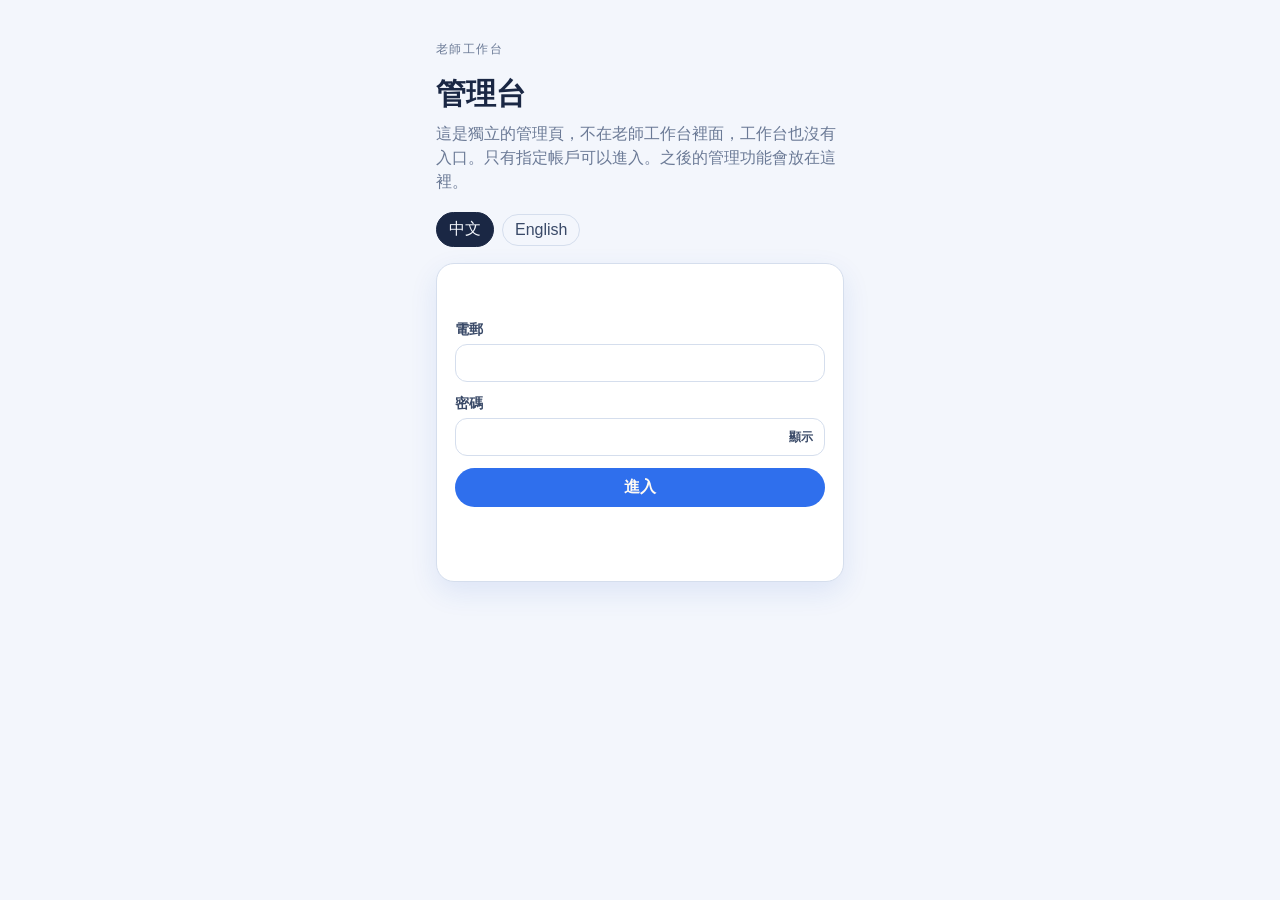
==== web/admin.html @ 2d10f5df "Initial public Teacher Desk／教師枱 (school-agnostic fork) Debranded from school-specific copy: TD_* API" ====
<!DOCTYPE html>
<html lang="zh-Hant">
  <head>
    <meta charset="UTF-8" />
    <meta name="viewport" content="width=device-width, initial-scale=1" />
    <meta name="robots" content="noindex" />
    <meta name="theme-color" content="#6a4d96" />
    <title>管理台</title>
    <link rel="icon" href="./assets/favicon.svg" />
    <link rel="stylesheet" href="./css/styles.css" />
    <script src="./js/config.js"></script>
  </head>
  <body>
    <div class="panel admin-gate">
      <p class="page-kicker">老師工作台</p>
      <h1 class="page-title" id="title">管理台</h1>
      <p class="page-sub" id="sub"></p>
      <div class="split">
        <button type="button" class="tab active" data-lang="zh">中文</button>
        <button type="button" class="tab" data-lang="en">English</button>
      </div>
      <form id="gate" class="card">
        <p class="tiny" id="status"></p>
        <label><span data-label="email"></span><input name="email" type="email" autocomplete="username" required></label>
        <label>
          <span data-label="password"></span>
          <span class="peek">
            <input name="password" type="password" autocomplete="current-password" required minlength="6">
            <button type="button" class="peek-btn" id="peek">顯示</button>
          </span>
        </label>
        <button class="btn btn-primary" id="enter" type="submit">進入</button>
        <div id="google-btn"></div>
      </form>
    </div>
    <script>
      if (location.protocol === 'file:') {
        location.replace('http://127.0.0.1:5174/admin');
      }
      const copy = {
        zh: {
          title: '管理台',
          sub: '這是獨立的管理頁，不在老師工作台裡面，工作台也沒有入口。只有指定帳戶可以進入。之後的管理功能會放在這裡。',
          email: '電郵',
          password: '密碼',
          enter: '進入',
          show: '顯示',
          hide: '隱藏',
          checking: '正在確認身份…',
          denied: '這個帳戶不能進入管理台。',
          bad: '電郵或密碼不正確。',
          down: '伺服器未回應。請稍候再試。',
          profile: '請先在老師工作台完成這個 Google 帳戶的設定。',
        },
        en: {
          title: 'Private desk',
          sub: 'This desk is separate from the teacher workbench, and the workbench has no link to it. Only the appointed account can enter. Later admin tools will live here.',
          email: 'Email',
          password: 'Password',
          enter: 'Enter',
          show: 'Show',
          hide: 'Hide',
          checking: 'Checking this account…',
          denied: 'This account cannot open the desk.',
          bad: 'The email or password is not right.',
          down: 'The server did not answer. Wait a moment and try again.',
          profile: 'Finish this Google account on the teacher workbench first.',
        },
      };
      let locale = 'zh';
      const say = (key) => copy[locale][key];
      function apiUrl(path) {
        const base = String(window.TD_API || window.MKPC_API || '').replace(/\/$/, '');
        if (!base || /^https?:/i.test(path)) return path;
        return base + (path.startsWith('/') ? path : '/' + path);
      }
      function lsGet(nk, ok) {
        try {
          let v = localStorage.getItem(nk);
          if (v != null) return v;
          v = localStorage.getItem(ok);
          if (v != null) { try { localStorage.setItem(nk, v); } catch {} return v; }
        } catch {}
        return null;
      }
      function readAuth() {
        try { return JSON.parse(lsGet('td-auth', 'mkpc-auth') || 'null'); } catch { return null; }
      }
      function capsules() {
        try { return JSON.parse(lsGet('td-capsules', 'mkpc-capsules') || '{}'); } catch { return {}; }
      }
      function remember(res) {
        const email = res && res.user && res.user.email;
        const capsule = res && res.capsule;
        if (!email || !capsule) return;
        const db = capsules();
        db[String(email).trim().toLowerCase()] = String(capsule);
        localStorage.setItem('td-capsules', JSON.stringify(db));
      }
      function paint() {
        document.documentElement.lang = locale === 'en' ? 'en' : 'zh-Hant';
        document.getElementById('title').textContent = say('title');
        document.getElementById('sub').textContent = say('sub');
        document.querySelector('[data-label="email"]').textContent = say('email');
        document.querySelector('[data-label="password"]').textContent = say('password');
        document.getElementById('enter').textContent = say('enter');
        const input = document.querySelector('[name="password"]');
        document.getElementById('peek').textContent = say(input.type === 'password' ? 'show' : 'hide');
        document.querySelectorAll('[data-lang]').forEach((btn) => {
          btn.classList.toggle('active', btn.dataset.lang === locale);
        });
      }
      function note(key) {
        document.getElementById('status').textContent = key ? say(key) : '';
      }
      async function openDesk(token, session) {
        note('checking');
        let res;
        try {
          res = await fetch(apiUrl('/api/admin/app'), { headers: { Authorization: 'Bearer ' + token } });
        } catch {
          note('down');
          return;
        }
        if (res.status === 403) { note('denied'); return; }
        if (res.status === 401) { note(''); return; }
        if (!res.ok) { note('down'); return; }
        if (session) {
          remember(session);
          localStorage.setItem('td-auth', JSON.stringify({ token: session.token, user: session.user }));
        }
        const html = await res.text();
        document.open();
        document.write(html);
        document.close();
      }
      document.getElementById('peek').addEventListener('click', () => {
        const input = document.querySelector('[name="password"]');
        input.type = input.type === 'password' ? 'text' : 'password';
        paint();
      });
      document.body.addEventListener('click', (event) => {
        const lang = event.target.closest('[data-lang]');
        if (!lang) return;
        locale = lang.dataset.lang;
        paint();
      });
      document.getElementById('gate').addEventListener('submit', async (event) => {
        event.preventDefault();
        const form = event.target;
        const email = form.email.value.trim().toLowerCase();
        note('checking');
        let res;
        try {
          res = await fetch(apiUrl('/api/login'), {
            method: 'POST',
            headers: { 'Content-Type': 'application/json' },
            body: JSON.stringify({ email, password: form.password.value, capsule: capsules()[email] || '' }),
          });
        } catch {
          note('down');
          return;
        }
        const data = await res.json().catch(() => ({}));
        if (!res.ok || !data.token) { note('bad'); return; }
        openDesk(data.token, data);
      });
      function mountGoogle(clientId) {
        const el = document.getElementById('google-btn');
        if (!clientId || !window.google?.accounts?.id) return;
        window.google.accounts.id.initialize({
          client_id: clientId,
          auto_select: false,
          callback: async (resp) => {
            if (!resp || !resp.credential) return;
            note('checking');
            let res;
            try {
              res = await fetch(apiUrl('/api/google'), {
                method: 'POST',
                headers: { 'Content-Type': 'application/json' },
                body: JSON.stringify({ credential: resp.credential, capsules: capsules() }),
              });
            } catch {
              note('down');
              return;
            }
            const data = await res.json().catch(() => ({}));
            if (data.needsProfile) { note('profile'); return; }
            if (!res.ok || !data.token) { note('bad'); return; }
            openDesk(data.token, data);
          },
        });
        el.innerHTML = '';
        window.google.accounts.id.renderButton(el, {
          type: 'standard', theme: 'outline', size: 'large', text: 'continue_with', shape: 'pill', width: 320,
        });
      }
      paint();
      const existing = readAuth();
      if (existing && existing.token) openDesk(existing.token);
      fetch(apiUrl('/api/auth-config')).then((res) => res.json()).then((cfg) => {
        const id = String((cfg && cfg.googleClientId) || '').trim();
        if (!id) return;
        const script = document.createElement('script');
        script.src = 'https://accounts.google.com/gsi/client';
        script.async = true;
        script.onload = () => mountGoogle(id);
        document.head.appendChild(script);
      }).catch(() => {});
    </script>
  </body>
</html>
---- web/css/styles.css ----
:root {
  --paper: #f3f6fc;
  --paper-2: #e4ebf7;
  --card: #ffffff;
  --ink: #1a2744;
  --ink-soft: #3a4a68;
  --muted: #6b7a96;
  --line: #d5deed;
  --cinnabar: #2f6fed;
  --cinnabar-deep: #1e4fc4;
  --cinnabar-soft: #e8effc;
  --jade: #2f9e6b;
  --jade-soft: #d8f3e6;
  --gold: #c9a227;
  --gold-soft: #f7edc8;
  --navy: #5b4a9a;
  --sidebar: #ffffff;
  --sidebar-text: #1a2744;
  --down: #c62828;
  --shadow: 0 10px 28px rgba(30, 79, 196, 0.10);
  --radius: 18px;
  --font: "Noto Sans TC", "Microsoft JhengHei", "PingFang TC", sans-serif;
  --serif: "Noto Serif TC", "PMingLiU", serif;
  --safe-b: env(safe-area-inset-bottom);
  --accent: #7c5cbf;
  --accent-soft: #efe8fa;
}

[data-theme="dark"] {
  --paper: #0f1420;
  --paper-2: #171e2e;
  --card: #1a2233;
  --ink: #eaf0ff;
  --ink-soft: #c5d0e8;
  --muted: #8fa0bf;
  --line: #2a354d;
  --cinnabar: #6b93f5;
  --cinnabar-deep: #4d78e8;
  --cinnabar-soft: #1c2a4a;
  --jade: #6fbf93;
  --jade-soft: #1e3a2d;
  --gold: #e0b45a;
  --gold-soft: #3d3218;
  --navy: #b9a6e8;
  --sidebar: #121826;
  --sidebar-text: #eaf0ff;
  --down: #ef6b6b;
  --shadow: 0 10px 30px rgba(0, 0, 0, 0.35);
  --accent: #a78bfa;
  --accent-soft: #2a2240;
}

* { box-sizing: border-box; }
html { -webkit-text-size-adjust: 100%; }
html, body { margin: 0; min-height: 100%; }
button, a, .tab, .day, .seat-cell, .seat-chip { touch-action: manipulation; }
body {
  font-family: var(--font);
  background: var(--paper);
  color: var(--ink);
  line-height: 1.5;
}
button, input, select, textarea { font-family: inherit; font-size: 1rem; }
a { color: inherit; text-decoration: none; }
button { cursor: pointer; }

.grain {
  pointer-events: none;
  position: fixed;
  inset: 0;
  z-index: 0;
  opacity: 0.045;
  background-image: url("data:image/svg+xml;utf8,<svg xmlns='http://www.w3.org/2000/svg' width='140' height='140'><filter id='n'><feTurbulence type='fractalNoise' baseFrequency='.85' numOctaves='2' stitchTiles='stitch'/></filter><rect width='100%' height='100%' filter='url(%23n)' opacity='.55'/></svg>");
}

#app { position: relative; z-index: 1; min-height: 100vh; display: grid; grid-template-columns: 260px 1fr; }
#app.auth-only { display: block; grid-template-columns: 1fr; }
#app:has(.login-wrap) { display: block; grid-template-columns: 1fr; }
.sidebar {
  background: var(--sidebar);
  color: var(--sidebar-text);
  padding: 22px 16px 12px;
  display: flex;
  flex-direction: column;
  height: 100vh;
  height: 100dvh;
  max-height: 100vh;
  max-height: 100dvh;
  position: sticky;
  top: 0;
  align-self: start;
  overflow: hidden;
  border-right: 1px solid var(--line);
}
.brand { display: flex; gap: 12px; align-items: center; padding: 4px 8px 22px; }
.brand-logo {
  width: 54px; height: 54px; object-fit: contain;
  background: #fff; border-radius: 14px;
  border: 1px solid var(--line);
  flex: none;
}
.seal {
  width: 46px; height: 46px; border-radius: 12px;
  background: var(--cinnabar);
  color: #fff;
  display: grid; place-items: center;
  font-family: var(--serif);
  font-weight: 700;
  font-size: 22px;
}
.brand h1 { margin: 0; font-size: 0.92rem; font-family: var(--font); letter-spacing: 0.01em; line-height: 1.25; font-weight: 700; }
.brand p { margin: 2px 0 0; font-size: 0.72rem; opacity: 0.7; }
.nav {
  display: flex;
  flex-direction: column;
  gap: 4px;
  flex: 1 1 auto;
  min-height: 0;
  overflow-y: auto;
}
.nav a, .nav button.nav-link {
  display: flex; align-items: center; gap: 10px;
  padding: 10px 12px; border-radius: 12px;
  color: var(--ink-soft);
  background: transparent; border: 0; text-align: left; width: 100%;
}
.nav a:hover, .nav button.nav-link:hover { background: var(--cinnabar-soft); color: var(--cinnabar-deep); }
.nav a.active {
  background: var(--cinnabar);
  color: #fff;
  box-shadow: none;
}
.nav svg { width: 18px; height: 18px; flex: none; }
.sidebar-foot {
  flex: none;
  margin-top: auto;
  padding: 12px 8px calc(8px + var(--safe-b));
  font-size: 0.75rem;
  opacity: 0.9;
  background: var(--sidebar);
}
.sidebar-copy, .app-copy, .login-copy {
  margin: 10px 0 0;
  font-size: 0.68rem;
  line-height: 1.45;
  opacity: 0.9;
  color: inherit;
  font-weight: 500;
}
.app-copy { display: none; color: var(--muted); }
.login-copy { display: block; text-align: center; margin-top: 16px; color: var(--muted); }

.main { min-width: 0; padding: 22px 28px 80px; }
.topbar {
  display: flex; gap: 12px; align-items: center; justify-content: space-between;
  margin-bottom: 22px; flex-wrap: wrap;
}
.search-btn, .icon-btn {
  background: var(--card);
  border: 1px solid var(--line);
  border-radius: 999px;
  padding: 8px 14px;
  color: var(--ink-soft);
  display: inline-flex; align-items: center; gap: 8px;
  box-shadow: var(--shadow);
}
.search-btn {
  width: 268px;
  min-width: 268px;
  max-width: 268px;
  justify-content: flex-start;
  white-space: nowrap;
  overflow: hidden;
}
.icon-btn { width: 40px; height: 40px; justify-content: center; padding: 0; }
.top-actions { display: flex; gap: 8px; align-items: center; }
.page-kicker { font-size: 0.78rem; color: var(--muted); letter-spacing: 0.12em; text-transform: uppercase; }
.page-title { font-family: var(--serif); font-size: 1.85rem; margin: 2px 0 6px; }
.page-sub { color: var(--muted); margin: 0 0 18px; }

.grid { display: grid; gap: 16px; }
.grid > * { min-width: 0; }
.grid-2 { grid-template-columns: 1.2fr .8fr; }
.grid-3 { grid-template-columns: repeat(3, 1fr); }
.grid-4 { grid-template-columns: repeat(4, 1fr); }
.card {
  background: var(--card);
  border: 1px solid var(--line);
  border-radius: var(--radius);
  padding: 18px;
  box-shadow: var(--shadow);
}
.card h3 { margin: 0 0 12px; font-size: 1.02rem; font-family: var(--serif); }
.stat {
  padding: 16px;
  border-radius: 16px;
  background: linear-gradient(180deg, var(--card), color-mix(in srgb, var(--paper-2) 55%, var(--card)));
  border: 1px solid var(--line);
}
.stat b { display: block; font-size: 1.4rem; font-family: var(--serif); }
.stat span { color: var(--muted); font-size: 0.85rem; }

.btn {
  display: inline-flex; align-items: center; justify-content: center; gap: 8px;
  border-radius: 999px; border: 1px solid transparent;
  padding: 8px 14px; font-weight: 600;
}
.btn-primary { background: var(--cinnabar); color: #fffaf3; }
.btn-primary:hover { background: var(--cinnabar-deep); }
.btn-ghost { background: transparent; border-color: var(--line); color: var(--ink); }
.btn-jade { background: var(--jade); color: #fff; }
.btn-gold { background: var(--gold-soft); color: #6b4a12; border-color: transparent; }
.btn-sm { padding: 5px 10px; font-size: 0.85rem; }
.btn-danger { background: var(--cinnabar-soft); color: var(--cinnabar-deep); }
.btn svg { width: 16px; height: 16px; flex: none; }
.btn:disabled, .btn[disabled] { opacity: 0.5; cursor: not-allowed; pointer-events: none; }

.chip {
  display: inline-flex; align-items: center; gap: 6px;
  padding: 3px 9px; border-radius: 999px; font-size: 0.78rem; font-weight: 600;
}
.chip-overdue { background: var(--cinnabar); color: #fff; }
.chip-today { background: var(--gold); color: #1c1814; }
.chip-soon { background: var(--gold-soft); color: #6b4a12; }
.chip-later { background: var(--jade-soft); color: var(--jade); }
.chip-miss { background: var(--cinnabar-soft); color: var(--cinnabar-deep); }
.chip-ok { background: var(--jade-soft); color: var(--jade); }
.chip-late { background: var(--gold-soft); color: #6b4a12; }
.chip-pending { background: var(--paper-2); color: var(--muted); }
.chip-ink { background: var(--ink); color: var(--paper); }

.list { display: flex; flex-direction: column; gap: 8px; }
.row {
  display: flex; align-items: center; justify-content: space-between; gap: 12px;
  padding: 10px 12px; border-radius: 12px; background: color-mix(in srgb, var(--paper) 70%, var(--card));
  border: 1px solid transparent;
}
.row:hover { border-color: var(--line); }
.row a { font-weight: 600; }
.muted { color: var(--muted); }
.tiny { font-size: 0.8rem; color: var(--muted); }

.quick { display: grid; grid-template-columns: repeat(5, 1fr); gap: 10px; margin: 16px 0 22px; }
.quick a {
  background: var(--card); border: 1px solid var(--line); border-radius: 16px;
  padding: 14px 12px; text-align: center; font-weight: 600; box-shadow: var(--shadow);
}
.quick a:hover { border-color: var(--cinnabar); color: var(--cinnabar); }

.bar { height: 8px; background: var(--paper-2); border-radius: 99px; overflow: hidden; }
.bar > i { display: block; height: 100%; background: var(--cinnabar); border-radius: 99px; }
.bar.jade > i { background: var(--jade); }

.tabs { display: flex; gap: 6px; flex-wrap: wrap; margin-bottom: 14px; }
.tab {
  border: 1px solid var(--line); background: transparent; color: var(--ink-soft);
  border-radius: 999px; padding: 6px 12px;
}
.tab.active { background: var(--ink); color: var(--paper); border-color: var(--ink); }

.form { display: grid; gap: 10px; }
label { display: grid; gap: 4px; font-size: 0.85rem; color: var(--ink-soft); font-weight: 600; }
input, select, textarea {
  background: var(--card); color: var(--ink);
  border: 1px solid var(--line); border-radius: 12px; padding: 9px 11px;
}
.peek { position: relative; display: block; min-width: 0; }
.peek input { width: 100%; padding-right: 58px; }
.peek-btn {
  position: absolute; right: 6px; top: 50%; transform: translateY(-50%);
  border: 0; background: transparent; color: var(--ink-soft);
  font-size: 0.78rem; font-weight: 700; padding: 4px 6px; min-height: 32px;
}
textarea { min-height: 80px; resize: vertical; }
.form-row { display: grid; grid-template-columns: minmax(0, 1fr) minmax(0, 1fr); gap: 10px; }
.form-row > *, .seat-tools > * { min-width: 0; }
.form-row input, .form-row select, .seat-tools input, .seat-tools select { width: 100%; min-width: 0; }
.form-actions { display: flex; gap: 8px; justify-content: flex-end; }

/* Calendar */
.cal-toolbar { display: flex; justify-content: space-between; gap: 12px; align-items: center; flex-wrap: wrap; margin-bottom: 14px; }
.cal-month { font-family: var(--serif); font-size: 1.35rem; }
.cal-grid {
  display: grid;
  grid-template-columns: repeat(7, 1fr);
  gap: 8px;
}
.cal-head { text-align: center; font-size: 0.78rem; color: var(--muted); padding: 4px 0 8px; font-weight: 700; }
.day {
  min-height: 118px;
  background: var(--card);
  border: 1px solid var(--line);
  border-radius: 14px;
  padding: 8px 8px 32px;
  text-align: left;
  color: inherit;
  display: flex; flex-direction: column; gap: 6px;
  cursor: pointer;
  width: 100%;
  font: inherit;
  position: relative;
}
.day-add {
  position: absolute;
  right: 6px;
  bottom: 6px;
  z-index: 2;
  width: 26px;
  height: 26px;
  border-radius: 8px;
  border: 1px solid var(--line);
  background: var(--card);
  color: var(--cinnabar-deep);
  font-size: 18px;
  line-height: 1;
  font-weight: 700;
  opacity: 0;
  pointer-events: none;
  box-shadow: var(--shadow);
}
.day:hover .day-add,
.day:focus-within .day-add,
.day.selected .day-add {
  opacity: 1;
  pointer-events: auto;
}
.day.out { opacity: 0.42; }
.day.today { box-shadow: inset 0 0 0 2px var(--cinnabar); }
.day.selected { background: color-mix(in srgb, var(--gold-soft) 55%, var(--card)); }
.day .n { font-weight: 700; font-size: 0.9rem; }
.hw-pill {
  display: block; width: 100%;
  border: 0; border-radius: 8px;
  padding: 4px 6px; font-size: 0.72rem; font-weight: 700;
  text-align: left; white-space: nowrap; overflow: hidden; text-overflow: ellipsis;
}
.hw-pill.overdue { background: var(--cinnabar); color: #fff; }
.hw-pill.today, .hw-pill.tomorrow { background: var(--gold); color: #1c1814; }
.hw-pill.soon { background: var(--gold-soft); color: #6b4a12; }
.hw-pill.upcoming { background: var(--jade-soft); color: var(--jade); }
.ev-pill {
  display: block; width: 100%;
  border: 0; border-radius: 8px;
  padding: 4px 6px; font-size: 0.72rem; font-weight: 700;
  text-align: left; white-space: nowrap; overflow: hidden; text-overflow: ellipsis;
  background: var(--cinnabar-soft); color: var(--cinnabar-deep);
}
.ev-pill.inspection { background: #efe4fb; color: #5b3d8c; }
.ev-pill.examDeadline { background: var(--gold-soft); color: #6b4a12; }
.ev-pill.deadline { background: #fde8e8; color: var(--down); }
.ev-pill.meeting { background: var(--jade-soft); color: var(--jade); }
.ev-pill.outing { background: #e4eefc; color: #2c4d7c; }
.ev-pill.observation { background: #f3e8ff; color: #5b2d8e; }
.ev-pill.duty { background: #e8f4fc; color: #1d4f78; }
.ev-pill.urgent, .event-urgent { background: #fde8e8 !important; color: var(--down) !important; border-color: #e59b9b; }
.event-pinned { box-shadow: inset 3px 0 0 var(--gold); }
.ev-pill.school { display: block; }
.ev-pill.sc-holiday { background: #fde8e8; color: #8d2d2d; }
.ev-pill.sc-exam { background: var(--gold-soft); color: #6b4a12; }
.ev-pill.sc-learning { background: #efe4fb; color: #5b3d8c; }
.ev-pill.sc-activity { background: var(--jade-soft); color: var(--jade); }
.ev-pill.sc-meeting { background: #e8f4fc; color: #1d4f78; }
.ev-pill.sc-org { background: #e4eefc; color: #2c4d7c; }
.sc-tag {
  display: inline-block; margin-right: 4px; padding: 0 4px;
  border-radius: 4px; background: #3a2d52; color: #fff;
  font-size: 0.62rem; letter-spacing: 0.04em; vertical-align: 1px;
}
.panel {
  max-width: 880px; margin: 0 auto; padding: 28px 16px 64px;
}
.admin-gate { max-width: 440px; }
.admin-gate .card { display: grid; gap: 12px; }
.admin-gate #google-btn { display: flex; justify-content: center; min-height: 44px; }
.panel-head { display: flex; justify-content: space-between; gap: 12px; align-items: flex-start; flex-wrap: wrap; }
.panel form.card, .panel-row {
  display: grid; gap: 12px; margin-top: 16px;
}
.panel-row {
  grid-template-columns: minmax(0, 1fr) auto;
  align-items: center;
  background: var(--card); border: 1px solid var(--line);
  border-radius: var(--radius); padding: 12px 14px;
}
.panel-date { font-size: 0.78rem; color: var(--muted); margin-bottom: 4px; }
.panel .tabs { margin-top: 14px; }
.panel .check-line { display: flex; align-items: center; gap: 8px; width: fit-content; }
.panel .check-line input { width: 18px; height: 18px; margin: 0; }
.panel #form-note { min-height: 1.2em; color: var(--cinnabar); }
.login-wrap {
  grid-column: 1 / -1;
  min-height: 100vh; min-height: 100dvh;
  display: flex; flex-direction: column;
  align-items: center; justify-content: center;
  justify-content: safe center;
  padding: max(24px, env(safe-area-inset-top)) 16px max(24px, env(safe-area-inset-bottom));
  background: var(--paper);
}
.login-card { width: min(460px, 100%); text-align: left; }
.login-boot {
  width: min(460px, 100%);
  display: flex; flex-direction: column; align-items: stretch;
}
.login-boot .login-card { width: 100%; }
.login-boot .login-copy { margin-top: 12px; }
.login-stage {
  width: min(768px, 100%);
  display: grid;
  grid-template-columns: minmax(0, 460px) minmax(180px, 280px);
  column-gap: 28px;
  row-gap: 0;
  align-items: center;
  justify-content: center;
}
.login-shell { display: contents; }
.dino-run { grid-column: 1; grid-row: 1; }
.login-main { grid-column: 1; grid-row: 2; }
.login-stage > .login-copy { grid-column: 1; grid-row: 3; width: 100%; margin-top: 10px; }
.wake-box { grid-column: 2; grid-row: 1 / span 3; }
.dino-run {
  position: relative;
  width: 100%;
  height: 56px;
  margin: 0 0 8px;
  overflow: hidden;
  color: var(--ink);
}
.dino-run[hidden] { display: none !important; }
.dino-run::after {
  content: "";
  position: absolute;
  left: 0; right: 0; bottom: 0;
  height: 2px;
  background: currentColor;
}
.dino {
  position: absolute;
  left: 0; bottom: 2px;
  width: 72px; height: 48px;
  animation: dino-travel 2.4s linear infinite;
}
.dino svg { display: block; width: 72px; height: 48px; }
.dino-eye { fill: var(--paper); }
.dino-legs-b { opacity: 0; }
.dino-run:not([hidden]) .dino-legs-a { animation: dino-leg-a 0.22s steps(1, end) infinite; }
.dino-run:not([hidden]) .dino-legs-b { animation: dino-leg-b 0.22s steps(1, end) infinite; }
@keyframes dino-leg-a { 50% { opacity: 0; } }
@keyframes dino-leg-b { 50% { opacity: 1; } }
@keyframes dino-travel {
  from { left: 0; }
  to { left: calc(100% - 72px); }
}
@media (prefers-reduced-motion: reduce) {
  .dino, .dino-legs-a, .dino-legs-b { animation: none; }
  .dino-legs-b { opacity: 0; }
}
.login-main {
  width: 100%; max-width: none; min-width: 0;
  background: var(--card); border: 1px solid var(--line);
  border-radius: var(--radius); padding: 18px; box-shadow: var(--shadow);
}
.login-main .form { grid-template-columns: minmax(0, 1fr); }
.login-main input, .login-main .btn { width: 100%; min-width: 0; max-width: 100%; }
.wake-box {
  width: 100%; max-width: 280px; justify-self: stretch;
  margin: 0; padding: 12px;
  border: 2px solid #111; border-radius: 16px;
  background: #fff; color: #111;
}
.wake-line { margin: 0 0 4px; font-weight: 700; font-size: 1.05rem; }
.wake-sub, .wake-help { margin: 0 0 8px; line-height: 1.45; }
.wake-help { font-size: 0.85rem; }
.wake-help-swipe { display: none; }
.wake-toggle {
  display: block; margin: 0 0 8px auto;
  padding: 2px 10px; min-height: 28px;
  border: 1px solid #111; border-radius: 999px;
  background: #fff; color: #111; font-size: 0.75rem;
}
.wake-box.is-hidden #wake-game,
.wake-box.is-hidden .wake-help,
.wake-box.is-hidden .wake-pad { display: none; }
#wake-game {
  width: 100%; height: auto; display: block;
  background: #fff; border-radius: 8px;
  image-rendering: pixelated;
  touch-action: none;
}
.wake-pad {
  display: grid; grid-template-columns: 44px 44px 44px;
  gap: 6px; width: max-content; margin: 4px auto 0;
}
.wake-pad button {
  width: 44px; height: 44px; border-radius: 10px;
  border: 2px solid #111; background: #fff; color: #111; font-size: 1.1rem;
}
.wake-pad button[data-dir="u"] { grid-column: 2; grid-row: 1; }
.wake-pad button[data-dir="l"] { grid-column: 1; grid-row: 2; }
.wake-pad button[data-dir="d"] { grid-column: 2; grid-row: 2; }
.wake-pad button[data-dir="r"] { grid-column: 3; grid-row: 2; }
@media (max-width: 1023px), ((hover: none) and (pointer: coarse)) {
  .login-stage {
    display: flex; flex-direction: column; align-items: stretch;
    width: min(560px, 100%);
  }
  .dino-run { order: 0; }
  .login-stage > .login-shell {
    display: flex; flex-direction: column; align-items: stretch;
    order: 1; min-width: 0;
    background: var(--card); border: 1px solid var(--line);
    border-radius: var(--radius); padding: 16px; box-shadow: var(--shadow);
  }
  .login-stage > .login-copy { order: 2; margin-top: 12px; }
  .login-main { display: contents; }
  .login-head { order: 1; min-width: 0; }
  .login-main > .form, .login-main > .auth-error { order: 3; min-width: 0; }
  .login-stage .tabs { flex-wrap: wrap; overflow: visible; }
  .login-stage .tab { flex: 0 1 auto; min-width: 0; }
  .login-stage .wake-box {
    order: 2; align-self: center;
    width: min(280px, 100%); max-width: none; margin: 12px auto 4px;
  }
  .wake-help-keys, .wake-pad { display: none; }
  .wake-help-swipe { display: block; }
}
.auth-error { color: var(--down); font-weight: 600; background: #fde8e8; padding: 8px 10px; border-radius: 10px; }
.login-card .brand-logo, .login-main .brand-logo { margin-bottom: 8px; }
.login-card h1, .login-main h1 { font-size: 1.2rem; }
.google-slot { display: flex; justify-content: center; min-height: 44px; margin: 8px 0 4px; }
.google-slot > div { max-width: 100%; }
.google-or { text-align: center; margin: 0 0 8px; }
.badge-soon {
  display: inline-block;
  margin-left: 8px;
  padding: 2px 8px;
  border-radius: 999px;
  font-size: 0.72rem;
  font-weight: 700;
  letter-spacing: 0.02em;
  color: #8a5a00;
  background: #ffe8b3;
  vertical-align: middle;
}
.eclass-soon-line { margin: -4px 0 10px; color: var(--muted); }
.eclass-range { margin: 10px 0 0; }
.eclass-range .form-row { margin-bottom: 8px; }
.eclass-msg { font-weight: 700; padding: 8px 10px; border-radius: 10px; margin: 8px 0; }
.eclass-msg.ok { color: var(--jade); background: var(--jade-soft); }
.eclass-msg.bad { color: var(--down); background: #fde8e8; }
.nav-badge {
  display: inline-grid; place-items: center;
  min-width: 16px; height: 16px; padding: 0 5px;
  margin-left: 6px; border-radius: 99px;
  background: #c62828; color: #fff;
  font-size: 0.65rem; font-weight: 800; line-height: 1;
  vertical-align: middle;
}
.nav a, .mobile-nav a { position: relative; }
.made-by {
  margin: 36px 0 8px;
  font-size: 0.72rem;
  line-height: 1.5;
  letter-spacing: 0;
  color: var(--muted);
  opacity: 0.9;
  text-align: left;
  font-weight: 500;
}
.ai-dock {
  position: sticky; bottom: 12px; z-index: 8;
  background: var(--card); border: 1px solid var(--line);
  border-radius: 16px; padding: 10px 12px; margin-top: 18px;
  box-shadow: var(--shadow);
}
.ai-log { max-height: 160px; overflow: auto; display: grid; gap: 8px; margin-bottom: 8px; }
.ai-log:empty { display: none; margin: 0; }
.ai-msg { font-size: 0.88rem; }
.ai-msg.user { color: var(--cinnabar-deep); }
.ai-form { display: flex; gap: 8px; }
.ai-form input { flex: 1; }
.ai-dock.locked { opacity: 0.92; }
.ai-dock.locked .ai-form input { background: var(--paper-2); }
.seat-layout { display: grid; gap: 10px; }
.seat-board {
  text-align: center; font-weight: 700; padding: 10px;
  border-radius: 12px; background: var(--cinnabar-deep); color: #fff;
}
.seat-desk-row { display: flex; }
.seat-desk-row.left { justify-content: flex-start; }
.seat-desk-row.center { justify-content: center; }
.seat-desk-row.right { justify-content: flex-end; }
.seat-desk {
  min-width: 160px; text-align: center; font-weight: 700; font-size: 0.85rem;
  padding: 8px 16px; border-radius: 10px; background: #9b7bb8; color: #fff;
}
.seat-layout { min-width: 0; max-width: 100%; grid-template-columns: minmax(0, 1fr); }
.seat-scroll { min-width: 0; max-width: 100%; overflow-x: auto; -webkit-overflow-scrolling: touch; padding-bottom: 12px; }
.seat-grid { display: grid; gap: 8px; grid-template-columns: repeat(var(--seat-cols, 6), minmax(0, 1fr)); }
.seat-tools {
  display: grid;
  grid-template-columns: repeat(4, minmax(0, 1fr));
  gap: 10px;
  margin-bottom: 12px;
}
.seat-cell {
  min-height: 84px; border-radius: 12px; border: 1px dashed var(--line);
  background: var(--card); display: grid; place-items: center; gap: 1px;
  cursor: pointer; font-size: 0.85rem; color: inherit; padding: 6px;
}
.seat-cell.filled { border-style: solid; }
.seat-cell.boy { background: #d5e0e8; }
.seat-cell.girl { background: #f3d4cc; }
.seat-cell.vision { background: #fff3cd; }
.seat-cell.tall { background: #e8f0fe; }
.seat-cell.blocked { background: #d8d2e2; cursor: not-allowed; color: var(--muted); }
.seat-cell.locked { box-shadow: inset 0 0 0 2px var(--gold); }
.seat-cell.picked { outline: 2px solid var(--cinnabar-deep); }
.seat-cell[draggable="true"] { cursor: grab; }
.seat-unseated { display: flex; flex-wrap: wrap; gap: 8px; min-height: 44px; }
.seat-chip {
  border: 1px solid var(--line); border-radius: 999px; padding: 6px 10px;
  background: var(--paper); cursor: grab; color: inherit;
}
.seat-chip.picked { background: var(--cinnabar-deep); color: #fff; border-color: var(--cinnabar-deep); }
.seat-chip.vision { background: #fff3cd; }
.seat-chip.tall { background: #e8f0fe; }
.seat-menu {
  position: fixed; z-index: 70; background: var(--card); border: 1px solid var(--line);
  border-radius: 12px; box-shadow: var(--shadow); padding: 6px; display: grid; min-width: 140px;
}
.seat-menu button {
  border: 0; background: transparent; text-align: left; padding: 8px 10px;
  border-radius: 8px; cursor: pointer; color: inherit; font: inherit;
}
.seat-menu button:hover { background: var(--paper-2); }
.seat-avoid-picks {
  max-height: 140px; overflow: auto; display: flex; flex-wrap: wrap; gap: 6px 12px;
  padding: 8px; border: 1px solid var(--line); border-radius: 10px; background: var(--paper);
}
.seat-avoid-picks label { display: inline-flex; align-items: center; gap: 4px; margin: 0; }
.seat-avoid-list { margin-top: 8px; }
.seat-from-class { margin-top: 10px; }
.seat-mini { max-width: 220px; }
.seat-mini-board { height: 8px; border-radius: 6px; background: var(--cinnabar-deep); margin-bottom: 6px; }
.seat-mini-grid { display: grid; gap: 4px; }
.seat-dot { display: block; height: 12px; border-radius: 3px; background: var(--paper-2); }
.seat-dot.boy { background: #d5e0e8; }
.seat-dot.girl { background: #f3d4cc; }
.seat-dot.blocked { background: #d8d2e2; }
.legend .lg { width: 10px; height: 10px; border-radius: 3px; display: inline-block; margin-right: 4px; vertical-align: middle; }
.legend .lg.boy { background: #d5e0e8; }
.legend .lg.girl { background: #f3d4cc; }
.legend .lg.empty { background: var(--card); border: 1px solid var(--line); }
.legend .lg.blocked { background: #d8d2e2; }
.legend .lg.vision { background: #fff3cd; }
.legend .lg.tall { background: #e8f0fe; }
@media print {
  .seat-cell { break-inside: avoid; }
}
.ai-list { display: grid; gap: 12px; max-height: 58vh; overflow: auto; padding-right: 4px; }
.ai-card { border: 1px solid var(--line); border-radius: 14px; padding: 12px; background: var(--paper); }
.ai-brief { margin: 8px 0 10px; padding: 8px 10px; border-radius: 10px; background: var(--jade-soft, #eef8f3); font-size: 0.92rem; line-height: 1.45; }
.ai-brief p { margin: 0 0 6px; }
.ai-brief p:last-child { margin-bottom: 0; }
.linkish { background: none; border: 0; padding: 0; font: inherit; font-weight: 700; color: inherit; cursor: pointer; text-align: left; }
.year-combo { display: grid; grid-template-columns: minmax(0, 1fr) minmax(0, 1.1fr); gap: 6px; }
.modal { position: relative; }
.modal:has(.ai-list) { width: min(720px, 100%); }
.modal-x {
  position: absolute; top: 10px; right: 12px;
  width: 32px; height: 32px; border: 0; border-radius: 50%;
  background: var(--paper-2); color: var(--ink);
  font-size: 1.2rem; line-height: 1;
}
.legend { display: flex; gap: 10px; flex-wrap: wrap; font-size: 0.8rem; color: var(--muted); margin: 10px 0 18px; }
.legend i { width: 10px; height: 10px; border-radius: 99px; display: inline-block; margin-right: 4px; }

.agenda .item {
  display: grid; grid-template-columns: 1fr auto; gap: 8px;
  padding: 12px 0; border-bottom: 1px dashed var(--line);
}
.agenda .item:last-child { border-bottom: 0; }

.student-grid { display: grid; grid-template-columns: repeat(auto-fill, minmax(220px, 1fr)); gap: 10px; }
.student-card {
  border: 1px solid var(--line); border-radius: 16px; padding: 12px;
  background: var(--card);
}
.student-card.missing { border-color: var(--cinnabar); background: color-mix(in srgb, var(--cinnabar-soft) 45%, var(--card)); }
.student-card.submitted { border-color: color-mix(in srgb, var(--jade) 35%, var(--line)); }
.student-card.late { border-color: var(--gold); }
.avatar {
  width: 36px; height: 36px; border-radius: 50%;
  display: grid; place-items: center; font-weight: 700; font-size: 0.78rem;
  background: var(--paper-2); color: var(--ink);
}
.avatar.F { background: #f3d4cc; }
.avatar.M { background: #d5e0e8; }
.status-btns { display: flex; flex-wrap: wrap; gap: 4px; margin-top: 8px; }
.status-btns button { font-size: 0.75rem; padding: 4px 8px; border-radius: 999px; border: 1px solid var(--line); background: transparent; color: inherit; }
.status-btns button.on-submitted { background: var(--jade); color: #fff; border-color: var(--jade); }
.status-btns button.on-late { background: var(--gold); color: #1c1814; border-color: var(--gold); }
.status-btns button.on-missing { background: var(--cinnabar); color: #fff; border-color: var(--cinnabar); }
.status-btns button.on-excused { background: var(--navy); color: #fff; border-color: var(--navy); }
.status-btns button.on-pending { background: var(--paper-2); }

.hw-card { display: grid; gap: 8px; }
.hw-card header { display: flex; justify-content: space-between; gap: 10px; align-items: flex-start; flex-wrap: wrap; }
.rate-line { display: flex; align-items: center; gap: 10px; }
.ring { width: 42px; height: 42px; }
.ring-bg { fill: none; stroke: var(--paper-2); stroke-width: 3.2; }
.ring-fg { fill: none; stroke-width: 3.2; stroke-linecap: round; }

.timeline { border-left: 2px solid var(--line); margin-left: 10px; padding-left: 16px; display: grid; gap: 14px; }
.tl-item { position: relative; }
.tl-item::before {
  content: ""; position: absolute; left: -21px; top: 8px;
  width: 10px; height: 10px; border-radius: 50%; background: var(--cinnabar);
}

.tt-wrap { overflow-x: auto; padding-bottom: 6px; }
.tt-phone { display: none; }
button.tt-when {
  display: flex; flex-direction: column; align-items: flex-end; justify-content: center;
  gap: 0; width: 100%; min-width: 0; border: 0; background: transparent;
  color: inherit; font: inherit; padding: 4px 0; cursor: pointer;
}
.tt-when .tiny { line-height: 1.1; }
.tt-boards { display: flex; gap: 18px; align-items: flex-start; overflow-x: auto; padding-bottom: 8px; }
.tt-board { min-width: 0; flex: 1 1 auto; }
.tt-board-alt {
  flex: 0 0 260px;
  border-left: 1px dashed var(--line);
  padding-left: 16px;
}
.tt-alt-title { font-weight: 700; font-size: 0.9rem; margin: 0 0 8px; font-family: var(--serif); }
.tt-grid {
  display: grid;
  grid-template-columns: 92px repeat(5, minmax(110px, 1fr));
  gap: 4px;
  min-width: 760px;
}
.tt-grid-main {
  grid-template-columns: 92px repeat(var(--tt-days, 5), minmax(110px, 1fr));
  min-width: 0;
}
.tt-grid-alt {
  grid-template-columns: 88px minmax(140px, 1fr);
  min-width: 240px;
}
.tt-band {
  grid-column: 1 / -1;
  display: flex;
  align-items: center;
  justify-content: center;
  gap: 12px;
  background: color-mix(in srgb, var(--paper-2) 82%, var(--card));
  border: 1px dashed var(--line);
  border-radius: 8px;
  min-height: 30px;
  padding: 4px 12px;
  color: var(--muted);
  font-size: 0.8rem;
  font-weight: 700;
  font-family: inherit;
  width: 100%;
  cursor: pointer;
}
button.tt-band:hover {
  border-color: var(--cinnabar);
  color: var(--ink);
}
.tt-band .tt-time { font-size: 0.82rem; }
.tt-cell {
  background: var(--card);
  border: 1px solid var(--line);
  border-radius: 10px;
  min-height: 54px;
  padding: 6px 8px 6px;
  font-size: 0.78rem;
}
.tt-cell.slot {
  background: color-mix(in srgb, var(--cinnabar-soft) 42%, var(--card));
  box-shadow: inset 0 0 0 1px color-mix(in srgb, var(--cinnabar) 18%, transparent);
}
.tt-head { font-size: 0.78rem; color: var(--muted); text-align: center; font-weight: 700; }
.tt-head.tt-period, .tt-head.tt-corner { text-align: right; padding: 8px 8px 0 0; }
.tt-time {
  font-weight: 800;
  font-variant-numeric: tabular-nums;
  letter-spacing: 0.01em;
  color: var(--cinnabar-deep);
  font-size: 0.92rem;
  line-height: 1.25;
}
.tt-class { display: block; margin-top: 2px; font-size: 0.88rem; }
.tt-sub { margin-top: 1px; font-size: 0.74rem; }
.tt-cell-break, .tt-break { background: color-mix(in srgb, var(--paper-2) 70%, var(--card)); }
.tt-cell-break { box-shadow: none; }
.tt-cell-empty {
  display: flex; align-items: center; justify-content: center;
  width: 100%; cursor: pointer; color: var(--muted);
  background: transparent; font-size: 1.1rem; font-weight: 600;
}
.tt-cell-empty:hover { border-color: var(--cinnabar); color: var(--cinnabar); }
.tt-lesson { cursor: grab; position: relative; padding-right: 22px; }
.tt-lesson.tt-dragging { opacity: 0.4; cursor: grabbing; }
.tt-cell.tt-drop, .tt-cell-empty.tt-drop {
  outline: 2px dashed var(--cinnabar);
  background: color-mix(in srgb, var(--cinnabar-soft) 72%, var(--card));
}
button.tt-head.tt-period {
  width: 100%; background: transparent; border: 0; cursor: pointer; font: inherit;
}
button.tt-head.tt-period:hover .tt-time { text-decoration: underline; }
.tt-bell-list { display: flex; flex-wrap: wrap; gap: 8px; margin: 10px 0; }
.tt-bell-chip {
  display: grid; gap: 2px; text-align: left; padding: 8px 10px;
  border: 1px solid var(--line); border-radius: 10px; background: var(--paper-2);
  cursor: pointer; font: inherit; color: inherit;
}
.tt-bell-chip:hover { border-color: var(--cinnabar); }
.tt-room { margin-top: 2px; font-size: 0.74rem; color: var(--muted); }
.tt-lesson + .tt-lesson { margin-top: 8px; padding-top: 8px; border-top: 1px dashed var(--line); }
.tt-del { position: absolute; top: -4px; right: -6px; min-width: 28px; }
.tt-lock-note { margin: -2px 0 10px; color: var(--muted); }
.tt-locked .tt-lesson { cursor: default; }
.tt-lesson-locked { padding-right: 8px; }
.tt-cell-locked { cursor: default; }
.tt-bell-chip.tt-locked-chip { cursor: default; }
textarea[readonly] { background: var(--paper-2); cursor: default; }

.chart { display: grid; gap: 10px; }
.chart-row { display: grid; grid-template-columns: 90px 1fr 40px; gap: 8px; align-items: center; font-size: 0.88rem; }

.modal-backdrop {
  position: fixed; inset: 0; background: rgba(28,24,20,.45);
  display: grid; place-items: center; z-index: 50; padding: 20px;
}
.modal {
  background: var(--card); color: var(--ink);
  width: min(560px, 100%);
  border-radius: 20px; padding: 28px 20px 20px;
  border: 1px solid var(--line);
  max-height: 90vh; overflow: auto;
  position: relative;
}
.palette {
  width: min(640px, 100%);
}
.palette input { width: 100%; margin-bottom: 10px; }
.hit { padding: 8px 10px; border-radius: 10px; display: block; }
.hit:hover, .hit.active { background: var(--paper-2); }

.toast {
  position: fixed; right: 18px; bottom: 18px; z-index: 80;
  background: var(--ink); color: var(--paper);
  padding: 10px 14px; border-radius: 999px; font-size: 0.9rem;
}

.more-sheet {
  position: fixed; left: 0; right: 0; bottom: calc(68px + var(--safe-b)); z-index: 48;
  background: var(--card); border-top: 1px solid var(--line);
  border-radius: 20px 20px 0 0; padding: 14px 14px 12px;
  max-height: min(70dvh, 560px); overflow: auto;
}
.mobile-nav {
  display: none;
  position: fixed; left: 0; right: 0; bottom: 0; z-index: 47;
  background: var(--cinnabar-deep); color: #fff;
  padding: 8px 8px calc(8px + var(--safe-b));
  grid-template-columns: repeat(5, 1fr);
}
.mobile-nav a, .mobile-nav button {
  background: none; border: 0; color: rgba(255,255,255,.75);
  display: grid; place-items: center; gap: 2px; font-size: 0.68rem; padding: 6px 0;
}
.mobile-nav a.active { color: #fff; }
.mobile-nav svg { width: 18px; height: 18px; }

.attention { border-left: 4px solid var(--cinnabar); }
.split { display: flex; gap: 8px; flex-wrap: wrap; align-items: center; }
.grow { flex: 1; }
.hidden { display: none !important; }
.week-strip { display: grid; grid-template-columns: repeat(7, 1fr); gap: 8px; }
.week-strip .day { min-height: 88px; }

.report { background: var(--card); border-radius: 16px; padding: 18px; border: 1px dashed var(--line); white-space: pre-wrap; font-size: 0.95rem; overflow-wrap: break-word; }
.page-title, .page-sub, .card, .row, .modal, .ai-msg { overflow-wrap: break-word; }
.menu-btn, .nav-close { display: none; }
.nav-backdrop {
  position: fixed; inset: 0; z-index: 44;
  border: 0; padding: 0; margin: 0;
  background: rgba(28, 24, 20, 0.45);
  cursor: pointer;
}
.search-btn .search-label { overflow: hidden; text-overflow: ellipsis; white-space: nowrap; min-width: 0; }

.table-wrap { overflow-x: auto; }
.data-table { width: 100%; border-collapse: collapse; font-size: 0.88rem; background: var(--card); }
.data-table th, .data-table td { border: 1px solid var(--line); padding: 8px 10px; text-align: center; white-space: nowrap; }
.data-table th { background: var(--cinnabar-soft); color: var(--cinnabar-deep); font-weight: 700; }
.data-table td.left, .data-table th.left { text-align: left; }
.data-table tfoot td { font-weight: 700; background: var(--paper); }
.delta { font-weight: 700; display: inline-flex; align-items: center; gap: 4px; }
.delta.up { color: var(--jade); }
.delta.down { color: var(--down); }
.delta.flat { color: var(--muted); }
.band-chart {
  display: flex; align-items: flex-end; gap: 8px;
  height: 200px; padding: 8px 4px 8px;
}
.band-col { flex: 1; display: flex; flex-direction: column; align-items: center; justify-content: flex-end; height: 100%; gap: 6px; min-width: 0; }
.band-bar { width: 100%; max-width: 42px; background: linear-gradient(180deg, var(--cinnabar), var(--cinnabar-deep)); border-radius: 8px 8px 0 0; min-height: 4px; }
.band-col span { font-weight: 700; font-size: 0.85rem; }
.band-col small { font-size: 0.68rem; color: var(--muted); text-align: center; line-height: 1.2; }
.analysis-sheet { overflow-x: auto; }
.analysis-sheet .data-table th { font-size: 0.78rem; }
.sign-cell { min-width: 140px; min-height: 36px; }
.sign-line { display: none; border-bottom: 1px solid var(--ink); min-height: 28px; min-width: 120px; padding: 0 8px; }

@media print {
  .sidebar, .topbar, .mobile-nav, .btn, .status-btns, .grain, .tabs, .no-print, .ai-dock, .nav-backdrop, .more-sheet, .menu-btn { display: none !important; }
  .tt-phone { display: none !important; }
  .tt-desktop { display: block !important; }
  .seat-page { display: block !important; }
  .seat-scroll { overflow: visible !important; }
  .seat-grid { grid-template-columns: repeat(var(--seat-cols, 6), minmax(0, 1fr)) !important; width: 100% !important; }
  #app { display: block; }
  .main { padding: 0; }
  body { background: #fff; }
  .analysis-sheet { break-inside: avoid; }
  .sign-line { display: inline-block; }
}

.kbd { font-size: 0.75rem; background: var(--paper-2); padding: 2px 6px; border-radius: 6px; }
.focus-student { outline: 2px solid var(--cinnabar); }

/* iPad: slide-out menu, two columns. Phone: bottom bar, one main column. */
@media (min-width: 1024px) and (max-width: 1180px) {
  #app { grid-template-columns: 220px minmax(0, 1fr); }
  .main { padding: 16px 16px 56px; }
  .grid-4 { grid-template-columns: repeat(2, minmax(0, 1fr)); }
  .quick { grid-template-columns: repeat(3, minmax(0, 1fr)); }
  .search-btn { width: auto; min-width: 0; max-width: none; flex: 1 1 180px; }
}

@media (max-width: 1180px) {
  .seat-scroll { overflow-x: auto; -webkit-overflow-scrolling: touch; }
  .seat-grid {
    grid-template-columns: repeat(var(--seat-cols, 6), minmax(96px, 1fr));
    width: max(100%, calc(var(--seat-cols, 6) * 96px));
  }
  .tt-boards { flex-direction: column; overflow-x: hidden; }
  .tt-board-alt {
    flex: none; width: 100%;
    border-left: 0; padding-left: 0;
    border-top: 1px dashed var(--line); padding-top: 14px;
  }
  .tt-period, .tt-corner {
    position: sticky; left: 0; z-index: 2;
    background: var(--paper);
  }
  .table-wrap, .analysis-sheet, .tt-wrap, .tt-boards, .seat-scroll {
    -webkit-overflow-scrolling: touch;
  }
}

@media (min-width: 720px) and (max-width: 1023px) {
  #app { grid-template-columns: 1fr; }
  .sidebar {
    display: flex;
    position: fixed;
    z-index: 46;
    top: 0; left: 0; bottom: 0;
    width: min(320px, 86vw);
    transform: translateX(-105%);
    transition: transform 0.2s ease;
    box-shadow: 0 16px 40px rgba(28, 24, 20, 0.18);
    padding-left: max(16px, env(safe-area-inset-left));
  }
  #app.nav-open .sidebar { transform: translateX(0); }
  body.nav-open { overflow: hidden; }
  .menu-btn, .nav-close { display: inline-flex; }
  .nav-close {
    position: absolute; top: 12px; right: 12px;
    font-size: 1.35rem; line-height: 1;
  }
  .sidebar .brand { padding-right: 48px; }
  .mobile-nav, .more-sheet { display: none !important; }
  .main { padding: 18px 18px 40px; }
  .topbar { flex-wrap: nowrap; }
  .search-btn { width: auto; min-width: 0; max-width: none; flex: 1 1 160px; }
  .grid-2 { grid-template-columns: minmax(0, 1fr) minmax(0, 1fr); }
  .grid-3, .grid-4 { grid-template-columns: repeat(2, minmax(0, 1fr)); }
  .quick { grid-template-columns: repeat(3, minmax(0, 1fr)); }
  .nav a { min-height: 44px; }
  .icon-btn, .tab, .btn { min-height: 40px; }
  .cal-grid { gap: 4px; }
  .cal-grid .day { min-height: 88px; padding: 6px 4px 26px; }
  .page-title { font-size: 1.6rem; }
}

@media (max-width: 1023px) {
  .week-strip {
    display: flex;
    gap: 8px;
    overflow-x: auto;
    -webkit-overflow-scrolling: touch;
    scroll-snap-type: x mandatory;
    padding-bottom: 6px;
  }
  .week-strip .day {
    flex: 1 0 112px;
    width: auto;
    scroll-snap-align: start;
    min-height: 108px;
  }
  input, select, textarea, input.tiny, select.tiny, textarea.tiny { font-size: 16px; }
  .modal { max-height: min(92dvh, 100%); }
}

@media (max-width: 719px) {
  #app { grid-template-columns: 1fr; }
  .sidebar { display: none; }
  .mobile-nav { display: grid; }
  .main {
    padding: 12px 12px calc(96px + var(--safe-b));
    padding-left: max(12px, env(safe-area-inset-left));
    padding-right: max(12px, env(safe-area-inset-right));
  }
  .app-copy { display: block; margin: 18px 0 8px; }
  .topbar { flex-wrap: nowrap; gap: 8px; margin-bottom: 14px; }
  .search-btn { width: auto; min-width: 0; max-width: none; flex: 1 1 auto; padding: 8px 12px; }
  .top-actions { flex: none; gap: 6px; }
  .icon-btn { width: 44px; height: 44px; }
  .grid-2, .form-row, .year-combo { grid-template-columns: 1fr; }
  .grid-3, .grid-4, .quick { grid-template-columns: repeat(2, minmax(0, 1fr)); }
  .quick a {
    min-height: 52px; min-width: 0; display: grid; place-items: center;
    white-space: normal; overflow-wrap: anywhere; line-height: 1.25;
    font-size: 0.92rem; padding: 8px 6px; text-align: center;
  }
  .page-title { font-size: 1.45rem; }
  .page-sub { margin-bottom: 12px; }
  .card { padding: 12px; }
  .week-strip {
    display: grid;
    grid-template-columns: repeat(7, minmax(0, 1fr));
    gap: 4px;
    overflow: visible;
    scroll-snap-type: none;
    padding-bottom: 0;
  }
  .week-strip .day {
    flex: none; width: auto; min-width: 0;
    min-height: 68px; padding: 6px 1px 4px; gap: 3px;
    border-radius: 10px; align-items: center; text-align: center;
  }
  .week-strip .day .n { font-size: 0.95rem; line-height: 1.05; text-align: center; }
  .week-strip .day .n .tiny { display: block; font-size: 0.62rem; letter-spacing: 0; }
  .week-strip .hw-pill, .week-strip .ev-pill {
    height: 5px; padding: 0; margin: 0; border-radius: 99px; font-size: 0; line-height: 0;
  }
  .week-strip .day > .tiny { display: none; }
  .seat-page { display: flex; flex-direction: column; gap: 12px; }
  .seat-page > .seat-tools { order: 1; margin-bottom: 0; }
  .seat-page > .seat-layout { order: 2; }
  .seat-page > .grid { order: 3; margin-bottom: 0; }
  .seat-page > .card { order: 4; }
  .seat-page > .split {
    grid-template-columns: 1fr 1fr 1fr;
  }
  .seat-page > .split > .grow { grid-column: 1 / -1; }
  .seat-page > .split > .btn,
  .seat-page > .split > a.btn {
    min-height: 40px; padding: 6px 4px; font-size: 0.82rem;
  }
  .split:has(> .page-title),
  .split:has(> .grow > .page-title) {
    display: grid; grid-template-columns: 1fr; gap: 8px; align-items: stretch;
  }
  .split:has(> .page-title) > .btn,
  .split:has(> .page-title) > a.btn,
  .split:has(> .page-title) > label.btn,
  .split:has(> .grow > .page-title) > .btn,
  .split:has(> .grow > .page-title) > a.btn,
  .split:has(> .grow > .page-title) > label.btn {
    width: 100%; min-height: 44px;
  }
  .row { flex-wrap: nowrap; align-items: center; }
  .row > :first-child { min-width: 0; flex: 1 1 auto; overflow: hidden; }
  .row > :not(:first-child) { flex: none; }
  .tabs { flex-wrap: nowrap; overflow-x: auto; -webkit-overflow-scrolling: touch; padding-bottom: 4px; }
  .tab { flex: none; min-height: 40px; }
  .cal-toolbar { flex-direction: column; align-items: stretch; }
  .cal-month { font-size: 1.2rem; }
  .cal-grid { gap: 3px; }
  .cal-head { font-size: 0.72rem; padding: 2px 0 6px; }
  .cal-grid .day { min-height: 48px; padding: 6px 2px 4px; border-radius: 8px; gap: 3px; }
  .cal-grid .day .n { font-size: 1.02rem; font-weight: 800; }
  .cal-grid .day.selected { min-height: 52px; }
  .cal-grid .hw-pill, .cal-grid .ev-pill {
    height: 5px; padding: 0; margin: 0;
    border-radius: 99px; font-size: 0; line-height: 0;
  }
  .cal-grid .day-add {
    opacity: 0; pointer-events: none;
    width: 22px; height: 22px; font-size: 16px;
    top: 3px; right: 2px; bottom: auto;
  }
  .cal-grid .day.selected .day-add,
  .cal-grid .day:focus-within .day-add { opacity: 1; pointer-events: auto; }
  .agenda .item { grid-template-columns: 1fr; }
  .chart-row { grid-template-columns: minmax(64px, 32%) minmax(0, 1fr) auto; }
  .ai-dock { position: static; }
  .ai-form { flex-wrap: wrap; }
  .ai-form input { min-width: 0; flex: 1 1 140px; }
  .ai-form .btn { min-height: 44px; }
  .toast {
    left: 12px; right: 12px; bottom: calc(78px + var(--safe-b));
    text-align: center;
  }
  .modal-backdrop { padding: 0; align-items: end; }
  .modal {
    width: 100%;
    border-radius: 18px 18px 0 0;
    padding: 28px 16px calc(16px + var(--safe-b));
  }
  .form-actions { flex-direction: column; }
  .form-actions .btn, .login-card .btn { width: 100%; min-height: 44px; }
  .status-btns { display: grid; grid-template-columns: repeat(4, minmax(0, 1fr)); gap: 6px; }
  .status-btns button { min-height: 40px; min-width: 0; padding: 6px 2px; font-size: 0.82rem; white-space: nowrap; }
  .student-grid { grid-template-columns: 1fr; }
  .seat-tools { grid-template-columns: repeat(2, minmax(0, 1fr)); }
  .seat-actions { display: grid; grid-template-columns: 1fr 1fr; }
  .seat-actions .btn { width: 100%; min-height: 44px; }
  .seat-actions .btn-primary { grid-column: 1 / -1; }
  .seat-scroll { overflow-x: hidden; padding-bottom: 4px; }
  .seat-grid {
    width: 100%;
    gap: 3px;
    grid-template-columns: repeat(var(--seat-cols, 6), minmax(0, 1fr));
  }
  .seat-cell {
    min-width: 0; min-height: 0; aspect-ratio: 0.78;
    padding: 2px 1px; gap: 0; border-radius: 6px; font-size: 0.62rem;
  }
  .seat-cell > * {
    min-width: 0; max-width: 100%; overflow: hidden;
    text-overflow: ellipsis; white-space: nowrap;
  }
  .seat-cell .tiny { display: none; }
  .seat-cell b { font-size: 0.72rem; line-height: 1.1; }
  .seat-desk { min-width: 0; width: min(160px, 72%); padding: 6px 8px; }
  .tt-phone { display: block; }
  .tt-desktop { display: none; }
  .tt-days {
    display: grid; grid-template-columns: repeat(5, minmax(0, 1fr));
    gap: 6px; margin: 0 0 12px;
    position: sticky; top: 0; z-index: 3;
    background: var(--paper); padding: 4px 0 8px;
  }
  .tt-days .tab { min-width: 0; min-height: 44px; padding: 8px 0; text-align: center; }
  .tt-days .tab.is-today:not(.active) { box-shadow: inset 0 -3px 0 var(--cinnabar); }
  .tt-day-list { display: grid; gap: 8px; }
  .tt-slot {
    display: grid; grid-template-columns: 64px minmax(0, 1fr);
    gap: 8px; align-items: stretch;
  }
  .tt-phone .tt-cell { min-height: 56px; min-width: 0; }
  .tt-phone .tt-cell-empty { min-height: 48px; }
  .tt-phone .tt-class, .tt-phone .tt-sub, .tt-phone .tt-room { white-space: normal; overflow-wrap: anywhere; }
  .tt-phone .tt-band { min-height: 40px; }
  .card form .split { display: grid; grid-template-columns: 1fr; }
  .card form .split > .btn,
  .card form .split > label.btn { width: 100%; min-height: 44px; }
  .more-sheet .row { min-height: 48px; }
  .more-sheet a.row.active { background: var(--cinnabar-soft); color: var(--cinnabar-deep); }
  .mobile-nav {
    padding-left: max(8px, env(safe-area-inset-left));
    padding-right: max(8px, env(safe-area-inset-right));
  }
  .mobile-nav a, .mobile-nav button {
    min-width: 0;
    min-height: 52px;
    display: flex;
    flex-direction: column;
    align-items: center;
    justify-content: center;
    gap: 2px;
    padding: 4px 2px;
  }
  .mob-label {
    max-width: 100%;
    font-size: 0.68rem;
    line-height: 1.15;
    text-align: center;
    display: -webkit-box;
    -webkit-line-clamp: 2;
    -webkit-box-orient: vertical;
    overflow: hidden;
  }
  .data-table { font-size: 0.8rem; border-collapse: separate; border-spacing: 0; }
  .data-table th, .data-table td { padding: 6px 8px; }
  .data-table th:first-child,
  .data-table td:first-child {
    position: sticky; left: 0; z-index: 1; min-width: 2.8em;
    background: var(--card); box-shadow: -12px 0 0 var(--card), 1px 0 0 var(--line);
  }
  .data-table th:first-child { background: var(--cinnabar-soft); z-index: 2; box-shadow: -12px 0 0 var(--cinnabar-soft), 1px 0 0 var(--line); }
  .data-table th.left,
  .data-table td.left {
    position: sticky; left: 2.8em; z-index: 1; min-width: 4.5em;
    background: var(--card); box-shadow: 1px 0 0 var(--line);
  }
  .data-table th.left { background: var(--cinnabar-soft); z-index: 2; }
}

@media (hover: none) {
  .day-add { opacity: 1; pointer-events: auto; }
  .seat-menu button { min-height: 44px; }
  .status-btns button { min-height: 36px; }
}

@media (max-width: 719px) and (hover: none) {
  .cal-grid .day-add { opacity: 0; pointer-events: none; }
  .cal-grid .day.selected .day-add,
  .cal-grid .day:focus-within .day-add { opacity: 1; pointer-events: auto; }
}

@media (prefers-reduced-motion: reduce) {
  .sidebar { transition: none; }
}

@media (max-width: 380px) {
  .seat-tools { grid-template-columns: 1fr; }
  .quick { grid-template-columns: 1fr 1fr; }
}
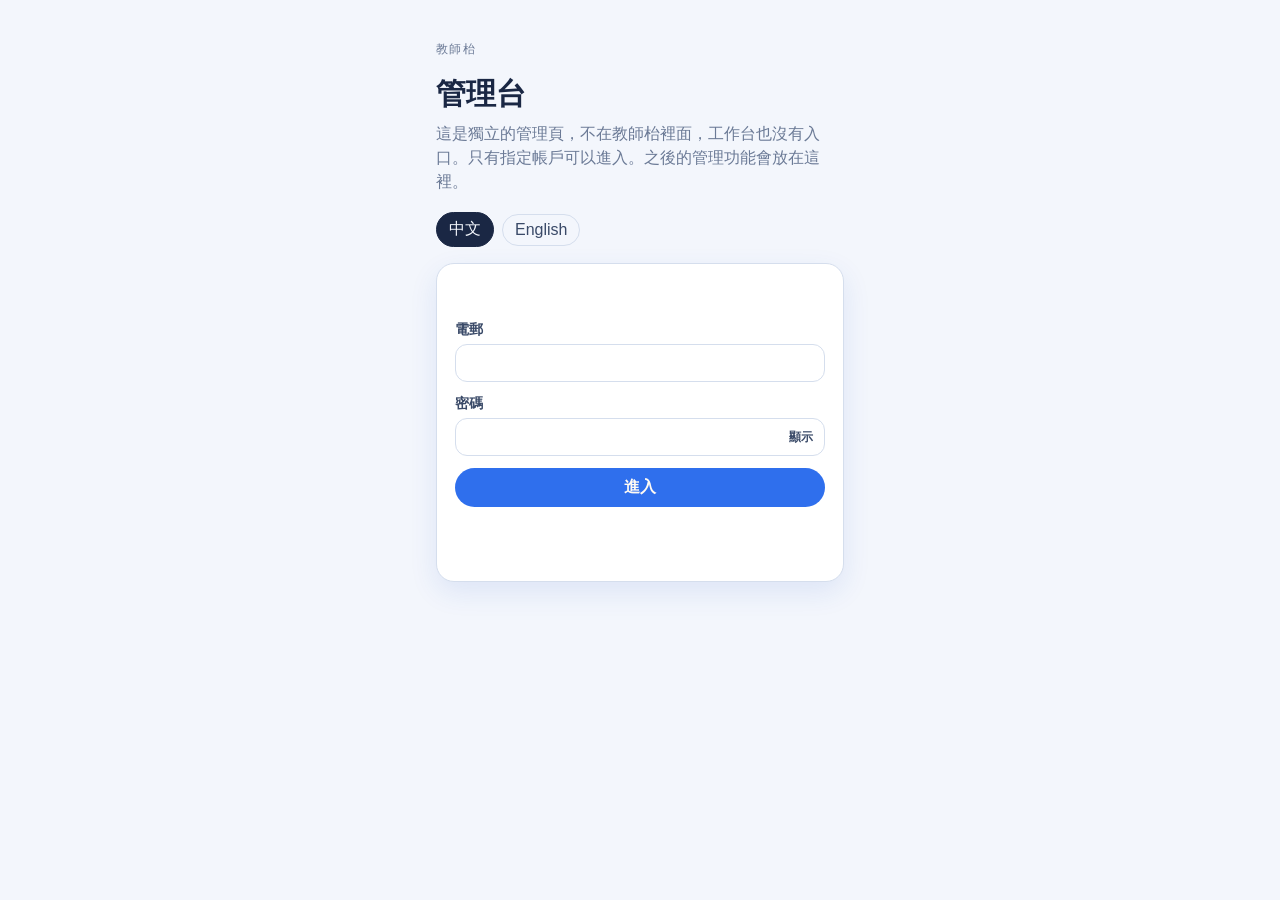
==== commit 153b9f98: "Wire Teacher Desk brand assets and rename product strings Add navy T + gold D mark/wordmark, PNG fav" ====
--- a/web/admin.html
+++ b/web/admin.html
@@ -6,13 +6,15 @@
     <meta name="robots" content="noindex" />
     <meta name="theme-color" content="#6a4d96" />
     <title>管理台</title>
-    <link rel="icon" href="./assets/favicon.svg" />
+    <link rel="icon" type="image/png" sizes="32x32" href="./assets/favicon-32.png" />
+    <link rel="icon" type="image/png" sizes="192x192" href="./assets/favicon-192.png" />
+    <link rel="apple-touch-icon" href="./assets/apple-touch-icon.png" />
     <link rel="stylesheet" href="./css/styles.css" />
     <script src="./js/config.js"></script>
   </head>
   <body>
     <div class="panel admin-gate">
-      <p class="page-kicker">老師工作台</p>
+      <p class="page-kicker">教師枱</p>
       <h1 class="page-title" id="title">管理台</h1>
       <p class="page-sub" id="sub"></p>
       <div class="split">
@@ -40,7 +42,7 @@
       const copy = {
         zh: {
           title: '管理台',
-          sub: '這是獨立的管理頁，不在老師工作台裡面，工作台也沒有入口。只有指定帳戶可以進入。之後的管理功能會放在這裡。',
+          sub: '這是獨立的管理頁，不在教師枱裡面，工作台也沒有入口。只有指定帳戶可以進入。之後的管理功能會放在這裡。',
           email: '電郵',
           password: '密碼',
           enter: '進入',
@@ -50,7 +52,7 @@
           denied: '這個帳戶不能進入管理台。',
           bad: '電郵或密碼不正確。',
           down: '伺服器未回應。請稍候再試。',
-          profile: '請先在老師工作台完成這個 Google 帳戶的設定。',
+          profile: '請先在教師枱完成這個 Google 帳戶的設定。',
         },
         en: {
           title: 'Private desk',
--- a/web/css/styles.css
+++ b/web/css/styles.css
@@ -94,10 +94,12 @@
 }
 .brand { display: flex; gap: 12px; align-items: center; padding: 4px 8px 22px; }
 .brand-logo {
-  width: 54px; height: 54px; object-fit: contain;
-  background: #fff; border-radius: 14px;
+  width: 40px; height: 40px; object-fit: contain;
+  background: #fff; border-radius: 12px;
   border: 1px solid var(--line);
   flex: none;
+  padding: 2px;
+  image-rendering: -webkit-optimize-contrast;
 }
 .seal {
   width: 46px; height: 46px; border-radius: 12px;
